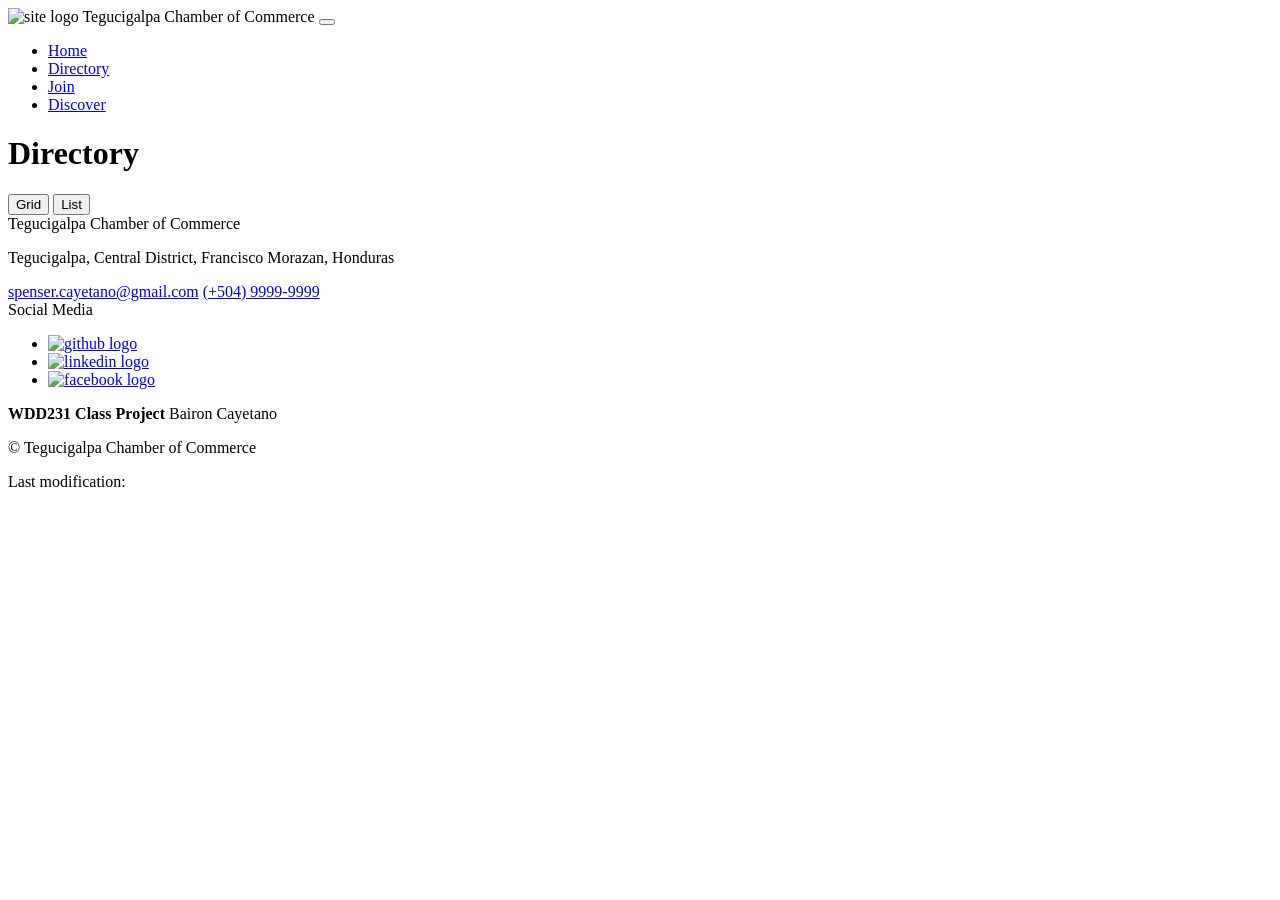
==== chamber/directory.html @ 4093839e "ok" ====
<!DOCTYPE html>
<html lang="en">
<head>
    <meta charset="UTF-8">
    <meta name="viewport" content="width=device-width, initial-scale=1.0">

    <!--Icon-->
    <link rel="shortcut icon" href="favicon.ico" type="image/x-icon">

    <!--General Metadata--->
    <meta name="author" content="Devin Gamboa Enciso">
    <meta name="description" content="This page provides a list of local business and other organizations that belong to the chamber of commerce">

    <!-- Open Graph (OG) Metadata--->
    <meta property="og:title" content="Directory | São Paulo Chamber of Commerce">
    <meta property="og:description" content="This page provides a list of local business and other organizations that belong to the chamber of commerce">
    <meta property="og:image" content="https://baironcayetano.github.io/wdd231/chamber/images/directory-image.webp">
    <meta property="og:url" content="https://baironcayetano.github.io/wdd231/chamber/directory.html">
    <meta property="og:type" content="website">
    <meta property="og:site_name" content="Chamber of Commerce">

    <!-- Twitter (X) Metadata -->
    <meta name="twitter:url" content="https://baironcayetano.github.io/wdd231/chamber/directory.html">
    <meta name="twitter:title" content="Directory | Tegucigalpa Chamber of Commmerce">
    <meta name="twitter:description" content="This page provides a list of local business and other organizations that belong to the chamber of commerce">
    <meta name="twitter:image" content="https://baironcayetano.github.io/wdd231/chamber/images/directory-image.webp">
    <meta name="twitter:card" content="summary">

    <!-- Google Fonts -->
    <link rel="preconnect" href="https://fonts.googleapis.com">
    <link rel="preconnect" href="https://fonts.gstatic.com" crossorigin>
    <link href="https://fonts.googleapis.com/css2?family=Google+Sans:ital,opsz,wght@0,17..18,400..700;1,17..18,400..700&family=Playfair+Display:ital@0;1&family=Playwrite+GB+J:ital,wght@0,100..400;1,100..400&display=swap" rel="stylesheet">

    <!--CSS-->
    <link rel="stylesheet" href="./styles/normalize.css">
    <link rel="stylesheet" href="./styles/small.css">
    <link rel="stylesheet" href="./styles/larger.css">

    <!--Scripts-->
    <script src="./scripts/navigation.js" defer></script>
    <script src="./scripts/directory.js" defer></script>
    <script src="./scripts/footer.js" defer></script>

    <title>Directory | Tegucigalpa Chamber of Commerce</title>
</head>
<body>
    <header>
        <div class="header-title">
            <img src="./images/nav-icon.svg" alt="site logo" width="512" height="512">
            <span>Tegucigalpa Chamber of Commerce</span>
            <button id="nav-button" class="hamburger" aria-label="navigation"></button>
        </div>
        <nav id="nav-bar">
            <ul>
                <li><a href="./index.html">Home</a></li>
                <li class="active"><a href="#">Directory</a></li>
                <li><a href="./join.html">Join</a></li>
                <li><a href="./discover.html">Discover</a></li>
            </ul>
        </nav>
    </header>
    <main>
        <h1>Directory</h1>
        <section class="view-style">
            <button id="gridView" class="active">Grid</button>
            <button id="listView">List</button>
        </section>
        <section id="cards" class="cards-grid"></section>
    </main>
    <footer>
        <div class="contact-information">
            <span>Tegucigalpa Chamber of Commerce</span>
            <p>Tegucigalpa, Central District, Francisco Morazan, Honduras</p>
            <a href="mailto:spenser.cayetano@gmail.com">spenser.cayetano@gmail.com</a>
            <a href="tel:+50499999999">(+504) 9999-9999</a>
        </div>
        <div class="social-media">
            <span>Social Media</span>
            <ul aria-label="social media links">
                <li>
                    <a href="https://github.com/baironcayetano">
                        <img src="./images/github.svg" alt="github logo" width="32" height="32">
                    </a>
                </li>
                <li>
                    <a href="https://www.linkedin.com/in/bairon-spenser-c-a97009250">
                        <img src="./images/linkedin.svg" alt="linkedin logo" width="32" height="32">
                    </a>
                </li>
                <li>
                    <a href="https://www.facebook.com/spenser.cayetano25">
                        <img src="./images/facebook.svg" alt="facebook logo" width="32" height="32">
                    </a>
                </li>
            </ul>
        </div>
        <div class="class-information">
            <strong>WDD231 Class Project</strong>
            <span>Bairon Cayetano</span>
            <p>&copy; <span id="currentYear"></span> Tegucigalpa Chamber of Commerce</p>
            <p>Last modification: <span id="lastModified"></span></p>
        </div>
    </footer>
</body>
</html>
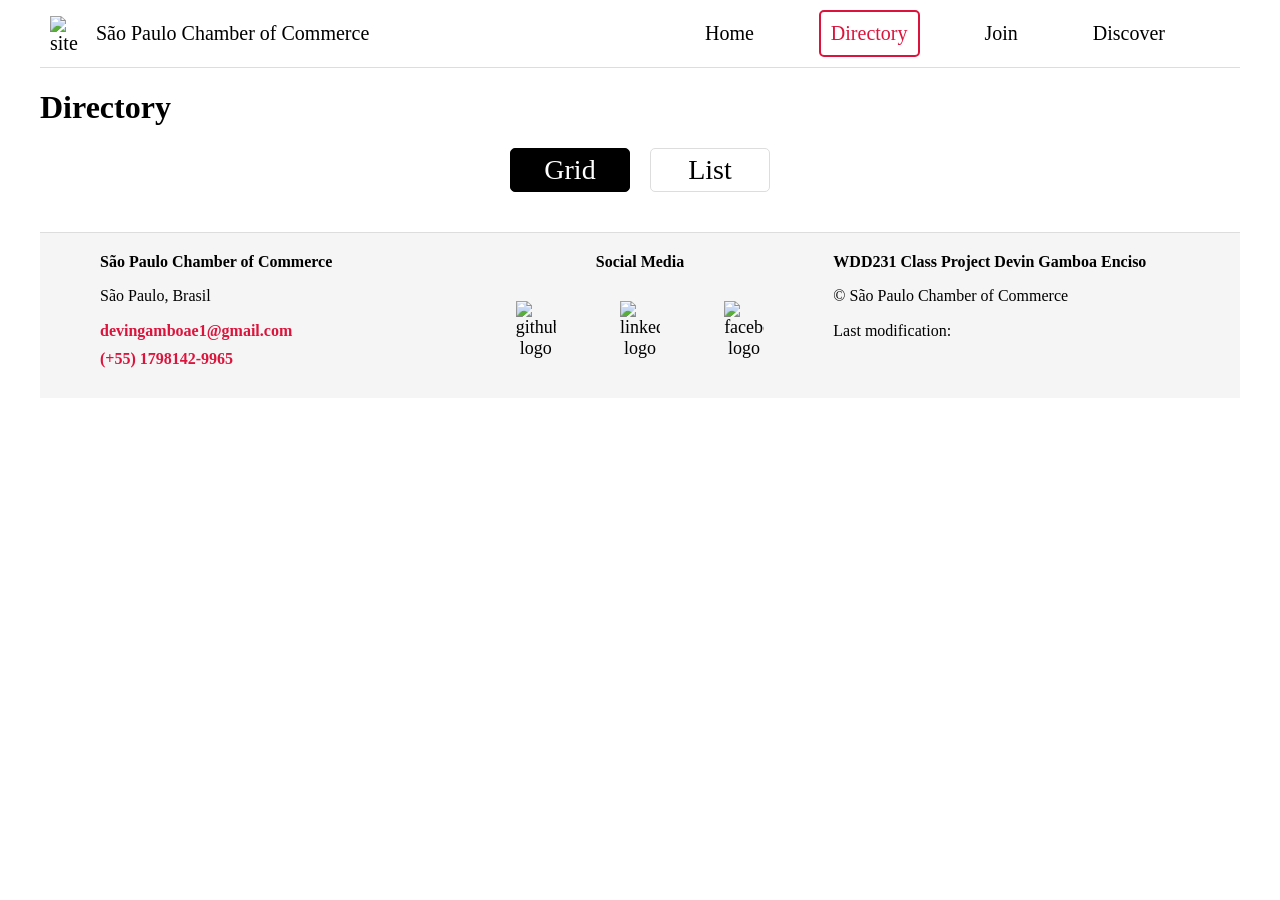
==== commit 31d8a3ca: "ok" ====
--- a/chamber/directory.html
+++ b/chamber/directory.html
@@ -14,16 +14,16 @@
     <!-- Open Graph (OG) Metadata--->
     <meta property="og:title" content="Directory | São Paulo Chamber of Commerce">
     <meta property="og:description" content="This page provides a list of local business and other organizations that belong to the chamber of commerce">
-    <meta property="og:image" content="https://baironcayetano.github.io/wdd231/chamber/images/directory-image.webp">
-    <meta property="og:url" content="https://baironcayetano.github.io/wdd231/chamber/directory.html">
+    <meta property="og:image" content="https://github.com/DevinUGE1/wdd231/blob/main/chamber/images/devin_photo.webp">
+    <meta property="og:url" content="https://DevinUGE1.github.io/wdd231/chamber/directory.html">
     <meta property="og:type" content="website">
     <meta property="og:site_name" content="Chamber of Commerce">
 
     <!-- Twitter (X) Metadata -->
-    <meta name="twitter:url" content="https://baironcayetano.github.io/wdd231/chamber/directory.html">
-    <meta name="twitter:title" content="Directory | Tegucigalpa Chamber of Commmerce">
+    <meta name="twitter:url" content="https://DevinUGE1.github.io/wdd231/chamber/directory.html">
+    <meta name="twitter:title" content="Directory | São Paulo Chamber of Commmerce">
     <meta name="twitter:description" content="This page provides a list of local business and other organizations that belong to the chamber of commerce">
-    <meta name="twitter:image" content="https://baironcayetano.github.io/wdd231/chamber/images/directory-image.webp">
+    <meta name="twitter:image" content="https://github.com/DevinUGE1/wdd231/blob/main/chamber/images/devin_photo.webp">
     <meta name="twitter:card" content="summary">
 
     <!-- Google Fonts -->
@@ -41,13 +41,13 @@
     <script src="./scripts/directory.js" defer></script>
     <script src="./scripts/footer.js" defer></script>
 
-    <title>Directory | Tegucigalpa Chamber of Commerce</title>
+    <title>Directory | São Paulo Chamber of Commerce</title>
 </head>
 <body>
     <header>
         <div class="header-title">
             <img src="./images/nav-icon.svg" alt="site logo" width="512" height="512">
-            <span>Tegucigalpa Chamber of Commerce</span>
+            <span>São Paulo Chamber of Commerce</span>
             <button id="nav-button" class="hamburger" aria-label="navigation"></button>
         </div>
         <nav id="nav-bar">
@@ -69,26 +69,26 @@
     </main>
     <footer>
         <div class="contact-information">
-            <span>Tegucigalpa Chamber of Commerce</span>
-            <p>Tegucigalpa, Central District, Francisco Morazan, Honduras</p>
-            <a href="mailto:spenser.cayetano@gmail.com">spenser.cayetano@gmail.com</a>
-            <a href="tel:+50499999999">(+504) 9999-9999</a>
+            <span>São Paulo Chamber of Commerce</span>
+            <p>São Paulo, Brasil</p>
+            <a href="mailto:devingamboae1@gmail.com">devingamboae1@gmail.com</a>
+            <a href="tel:+5517981429965">(+55) 1798142-9965</a>
         </div>
         <div class="social-media">
             <span>Social Media</span>
             <ul aria-label="social media links">
                 <li>
-                    <a href="https://github.com/baironcayetano">
+                    <a href="https://github.com/DevinUGE1">
                         <img src="./images/github.svg" alt="github logo" width="32" height="32">
                     </a>
                 </li>
                 <li>
-                    <a href="https://www.linkedin.com/in/bairon-spenser-c-a97009250">
+                    <a href="https://www.linkedin.com/in/devin-gamboa-enciso-513925237/">
                         <img src="./images/linkedin.svg" alt="linkedin logo" width="32" height="32">
                     </a>
                 </li>
                 <li>
-                    <a href="https://www.facebook.com/spenser.cayetano25">
+                    <a href="https://www.facebook.com/DevinU">
                         <img src="./images/facebook.svg" alt="facebook logo" width="32" height="32">
                     </a>
                 </li>
@@ -96,8 +96,8 @@
         </div>
         <div class="class-information">
             <strong>WDD231 Class Project</strong>
-            <span>Bairon Cayetano</span>
-            <p>&copy; <span id="currentYear"></span> Tegucigalpa Chamber of Commerce</p>
+            <span>Devin Gamboa Enciso</span>
+            <p>&copy; <span id="currentYear"></span>São Paulo Chamber of Commerce</p>
             <p>Last modification: <span id="lastModified"></span></p>
         </div>
     </footer>
--- a/chamber/styles/small.css
+++ b/chamber/styles/small.css
@@ -0,0 +1,364 @@
+body{
+    margin: 0 20px;
+}
+
+/** USING GOOGLE FONT Playfair Display IN ALL THE TEXT ELEMENTS **/
+h1,h2,h3,p,li,a,span{
+  font-family: "Playfair Display", serif;
+  font-optical-sizing: auto;
+  font-style: normal;
+}
+
+
+/** HEADER **/
+header{
+    padding-top: 10px;
+    display: grid;
+    grid-template-columns: repeat(1,1fr);
+    align-items: center;
+    justify-content: center;
+    border-bottom: 1px solid #ddd;
+}
+
+.header-title{
+    padding: 15px;
+    font-size: 18px;
+    display: flex;
+    flex-direction: row;
+    align-items: center;
+    justify-content: space-between;  
+    gap: 10px;
+}
+
+.header-title img{
+    width: 36px;
+    height: auto;
+}
+
+nav{
+   border-top: 1px solid #ddd;
+   margin-top: 10px;
+   width: 100%; 
+}
+
+nav ul{
+    font-size: 18px;
+    list-style: none;
+    margin-block: 0px;
+    padding-inline-start: 0px;
+}
+
+nav ul li{
+    padding: 10px;
+    text-align: center;
+    margin-bottom: 10px;
+}
+
+nav ul li.active{
+    border: 2px solid crimson;
+    border-radius: 5px;
+}
+
+
+nav ul li a{
+    text-decoration: none;
+    color: black;
+    display: block;
+    width: 100%;
+}
+
+nav ul li.active a{
+    color: crimson;
+}
+
+/** BACKGROUND COLOR FOR HOVER **/
+nav ul li:hover{
+    cursor: pointer;
+    background-color: whitesmoke;
+}
+
+
+#nav-bar{
+    display: none;
+}
+
+#nav-bar.show{
+    display: block;
+}
+
+/** HAMBURGER BUTTON**/
+.hamburger{
+    background: none;
+    border:none;
+    color:#3D405B;
+    cursor:pointer;
+    touch-action: manipulation;
+
+    min-width: 44px;
+    min-height: 44px;
+    padding: 8px;
+
+    display: inline-flex;
+    align-items: center;
+    justify-content: center;
+
+    -webkit-tap-highlight-color: transparent;
+    user-select: none;
+}
+
+.hamburger::after{
+    content:"\2630";
+    font-size:2rem;
+    line-height: 1;
+}
+
+.hamburger.show::after{
+    content:"\00D7";
+}
+
+
+/** View Style **/
+.view-style{
+    width: 100%;
+    display: flex;
+    flex-direction: row;
+    align-items: center;
+    justify-content: center;
+    gap: 20px;
+    margin: 20px 0;
+}
+
+.view-style > button{
+    border: 1px solid #ddd;
+    border-radius: 5px;
+    background-color: transparent;
+    font-size: 28px;
+    padding: 5px;
+    min-width: 120px;
+}
+
+.view-style > button:hover{
+    cursor: pointer;
+    background-color: whitesmoke;
+}
+
+.view-style > button.active{
+    border-color: black;
+    background-color: black;
+    color: white;
+}
+
+/** VIEW STYLES **/
+.cards-grid{
+    display: grid;
+    grid-template-columns: repeat(auto-fit, minmax(320px,1fr));
+    grid-gap: 0.5rem; 
+    gap: 0.5rem; /** For browsers where grid-gap is not supported **/
+}
+
+.cards-list{
+    display: block;
+}
+
+.cards-list > .card{
+    margin: 20px 0;
+}
+
+.card{
+    border: 1px solid #ddd;
+    box-shadow: 0 5px 5px #ddd;
+    width: auto;
+    min-width: 320px;
+    height: auto;
+    display: grid;
+    grid-template-columns: repeat(2,minmax(0,1fr));
+    align-items: center;
+    justify-content: center;
+    grid-gap: 10px;
+    gap: 10px; /** For browsers where grid-gap is not supported **/
+    padding: 10px;
+    box-sizing: border-box;
+}
+
+.card > .card-header{
+    padding-bottom: 20px;
+    border-bottom: 1px solid #ddd;
+    grid-column: span 2;
+    width: 100%;
+    text-align: center;
+}
+
+.card-header > .membership-member,
+.card-header > .membership-silver,
+.card-header > .membership-gold {
+    text-align:center;
+    padding: 10px;
+    border: 1px solid #ddd;
+    background-color: black;
+    color: white;
+}
+
+.card > .card-image{
+    display: inline-flex;
+    align-items: center;
+    justify-content: center;
+}
+
+
+.card-image > img{
+    width: 125px;
+    height: 125px;
+    object-fit: cover;
+}
+
+.card > .card-content{
+    display: block;
+    box-sizing: border-box;
+    width: 100%;
+}
+
+.card-content > p{
+    display: flex;
+    flex-direction: column;
+    flex-wrap: nowrap;
+    overflow-wrap:break-word;
+}
+
+.card-content > p > a{
+    text-decoration: none;
+    color:crimson;
+}
+
+/** Hero Image **/
+.hero {
+  position: relative;
+  width: 100%;
+  overflow: hidden; 
+}
+
+.hero > picture {
+  display: block;
+  width: 100%;
+}
+
+#hero-image {
+  display: block;
+  width: 100%;
+  height: auto;
+  object-fit: cover;
+}
+
+.hero-contentainer {
+  position: absolute;
+  top: 0;
+  left: 0;
+  width: 100%;
+  height: 100%;
+  
+  display: flex;
+  align-items: center;
+  justify-content: center;
+  padding: 1rem; 
+  box-sizing: border-box;
+}
+
+.hero-contentainer > .hero-content {
+  width: 100%;
+  max-width: 600px; 
+  padding: 1.5rem;
+  box-sizing: border-box;
+  
+  background-color: rgba(255, 255, 255, 0.9); 
+  border-radius: 8px;
+
+  display: flex;
+  flex-direction: column;
+  align-items: center;
+  text-align: center;
+  gap: 1rem;
+}
+
+.hero-content > h2 {
+  font-size: 1.8rem;
+  color: #111827;
+  margin: 0;
+}
+
+.hero-content > a {
+  font-size: 1.1rem;
+  font-weight: bold;
+  text-decoration: none;
+  background-color: #0056b3;
+  color: #ffffff;
+  padding: 10px 24px;
+  border-radius: 5px;
+  display: inline-block;
+}
+
+.hero-content > a:hover {
+  background-color: #003d80;
+}
+
+
+/** Footer **/
+footer{
+    margin-top: 20px;
+    display: grid;
+    grid-template-columns: repeat(1, 1fr);
+    padding: 15px;
+    border-top: 1px solid #ddd;
+    background-color: whitesmoke;
+    gap: 20px;
+}
+
+footer div{
+    text-align: start;
+}
+
+footer div span{
+    font-weight: 600;
+}
+
+.contact-information a{
+    margin: 10px 0;
+    display: block;
+    text-decoration: none;
+    color: crimson;
+    font-weight: bold;
+}
+
+.social-media {
+        display: flex;
+        flex-direction: column;
+        gap: 30px;
+}
+
+.social-media ul{
+    margin-top: 20px;
+    font-size: 18px;
+    list-style: none;
+    margin-block: 0px;
+    padding-inline-start: 0px;
+    display: flex;
+    flex-direction: row;
+    align-items: center;
+    justify-content: space-evenly;
+    text-align: center;
+    gap: 15px;
+}
+
+.social-media ul li a{
+    color: black;
+    text-decoration: none;
+    display: flex;
+    flex-direction: column;
+    align-items: center;
+    justify-content: center;
+    text-align: center;
+    gap: 10px;
+}
+
+.social-media ul li a img{
+    width: 40px;
+    height: auto;
+}
--- a/chamber/styles/larger.css
+++ b/chamber/styles/larger.css
@@ -0,0 +1,65 @@
+@media only screen and (min-width:48rem){
+
+    body{
+        margin: 0 40px;
+    }
+
+    /** HEADER **/
+    header{
+        padding: 10px;
+        grid-template-columns: repeat(2, 1fr);
+    }
+    
+    .header-title{
+        padding: 0px;
+        font-size: 20px;
+        justify-content: start; 
+    }
+
+    .hamburger{
+        display: none;
+    }
+    
+    nav{
+        border-top: 0px;
+        margin-top: 0px;
+    }
+
+    nav ul{
+        font-size: 20px;
+        display: flex;
+        flex-direction: row;
+        align-items: center;
+        justify-content: space-evenly;
+    }
+
+    nav ul li{
+        margin-bottom: 0;
+    }
+
+    nav ul li a{
+        width: auto;
+    }
+
+    #nav-bar, #nav-bar.show{
+        display: block;
+    }
+
+    /** FOOTER **/
+    footer{
+        padding: 20px 60px;
+        grid-template-columns: repeat(3, 1fr);
+    }
+
+    .social-media {
+        display: flex;
+        flex-direction: column;
+        gap: 30px;
+    }
+
+    footer div span{
+        text-align: center;
+    }
+
+
+}
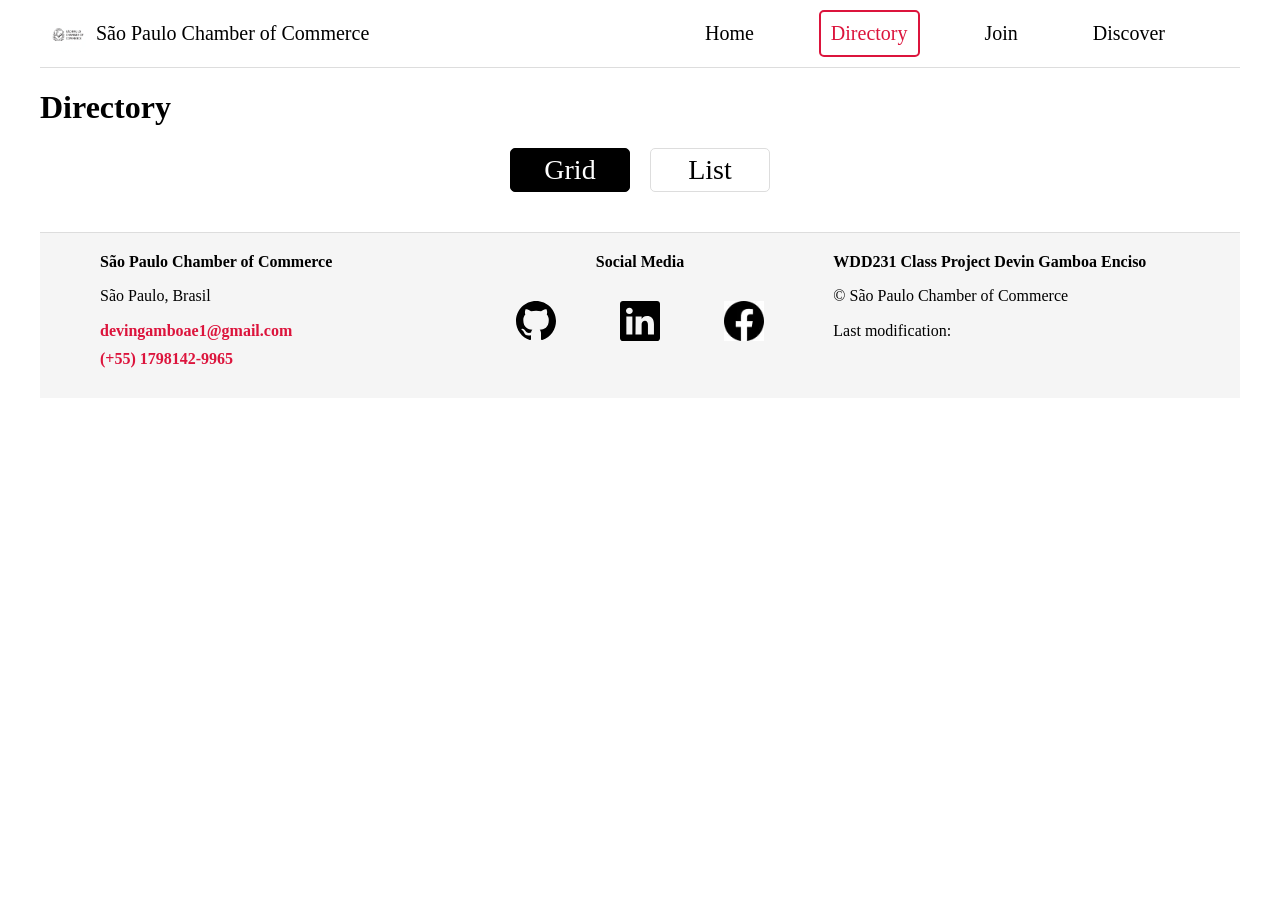
==== commit 8357276d: "ok" ====
--- a/chamber/directory.html
+++ b/chamber/directory.html
@@ -46,7 +46,7 @@
 <body>
     <header>
         <div class="header-title">
-            <img src="./images/nav-icon.svg" alt="site logo" width="512" height="512">
+            <img src="./images/logo.webp" alt="site logo" width="512" height="512">
             <span>São Paulo Chamber of Commerce</span>
             <button id="nav-button" class="hamburger" aria-label="navigation"></button>
         </div>
@@ -89,7 +89,7 @@
                 </li>
                 <li>
                     <a href="https://www.facebook.com/DevinU">
-                        <img src="./images/facebook.svg" alt="facebook logo" width="32" height="32">
+                        <img src="./images/facebook.webp" alt="facebook logo" width="32" height="32">
                     </a>
                 </li>
             </ul>
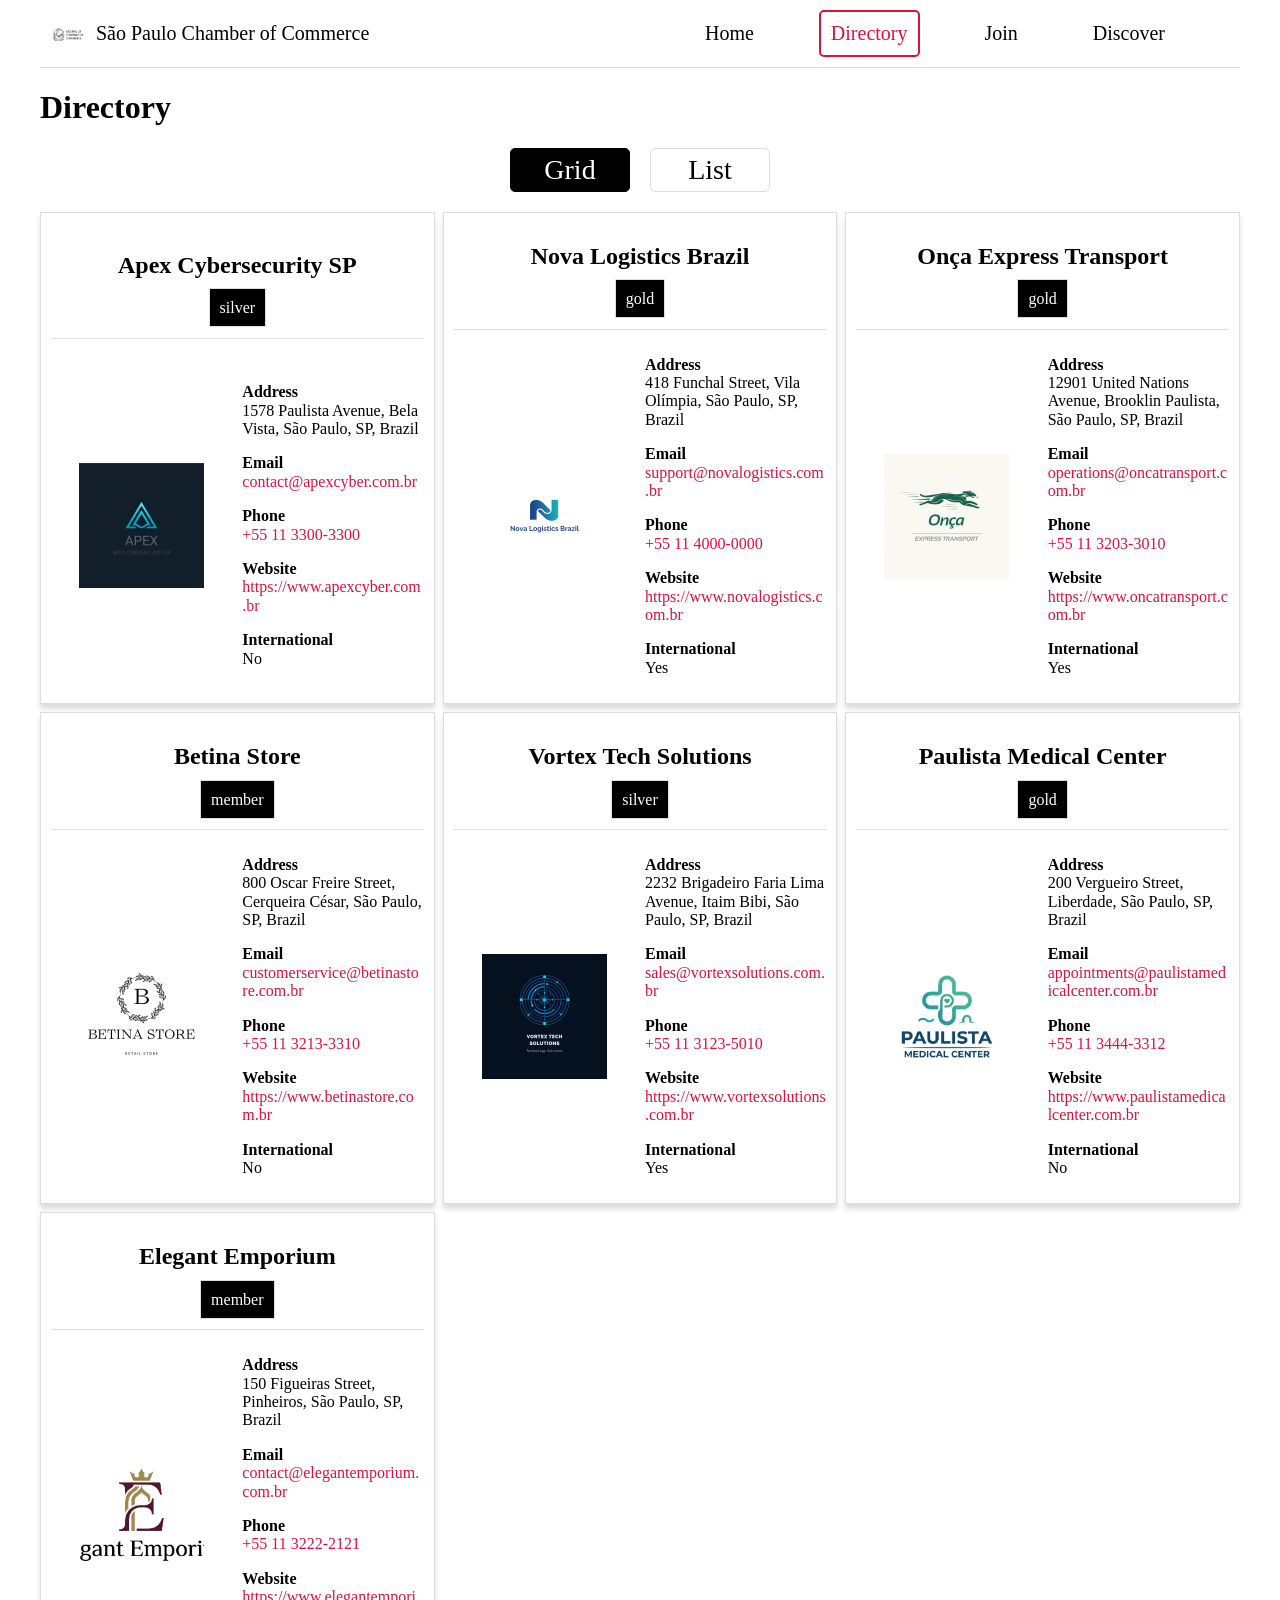
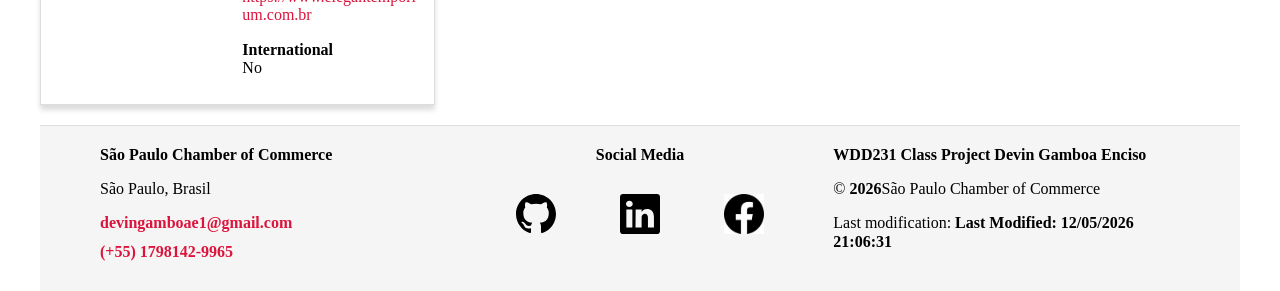
==== commit ce4d5880: "w02 ok" ====
--- a/chamber/directory.html
+++ b/chamber/directory.html
@@ -39,7 +39,7 @@
     <!--Scripts-->
     <script src="./scripts/navigation.js" defer></script>
     <script src="./scripts/directory.js" defer></script>
-    <script src="./scripts/footer.js" defer></script>
+    <script src="./scripts/getdates.js" defer></script>
 
     <title>Directory | São Paulo Chamber of Commerce</title>
 </head>
